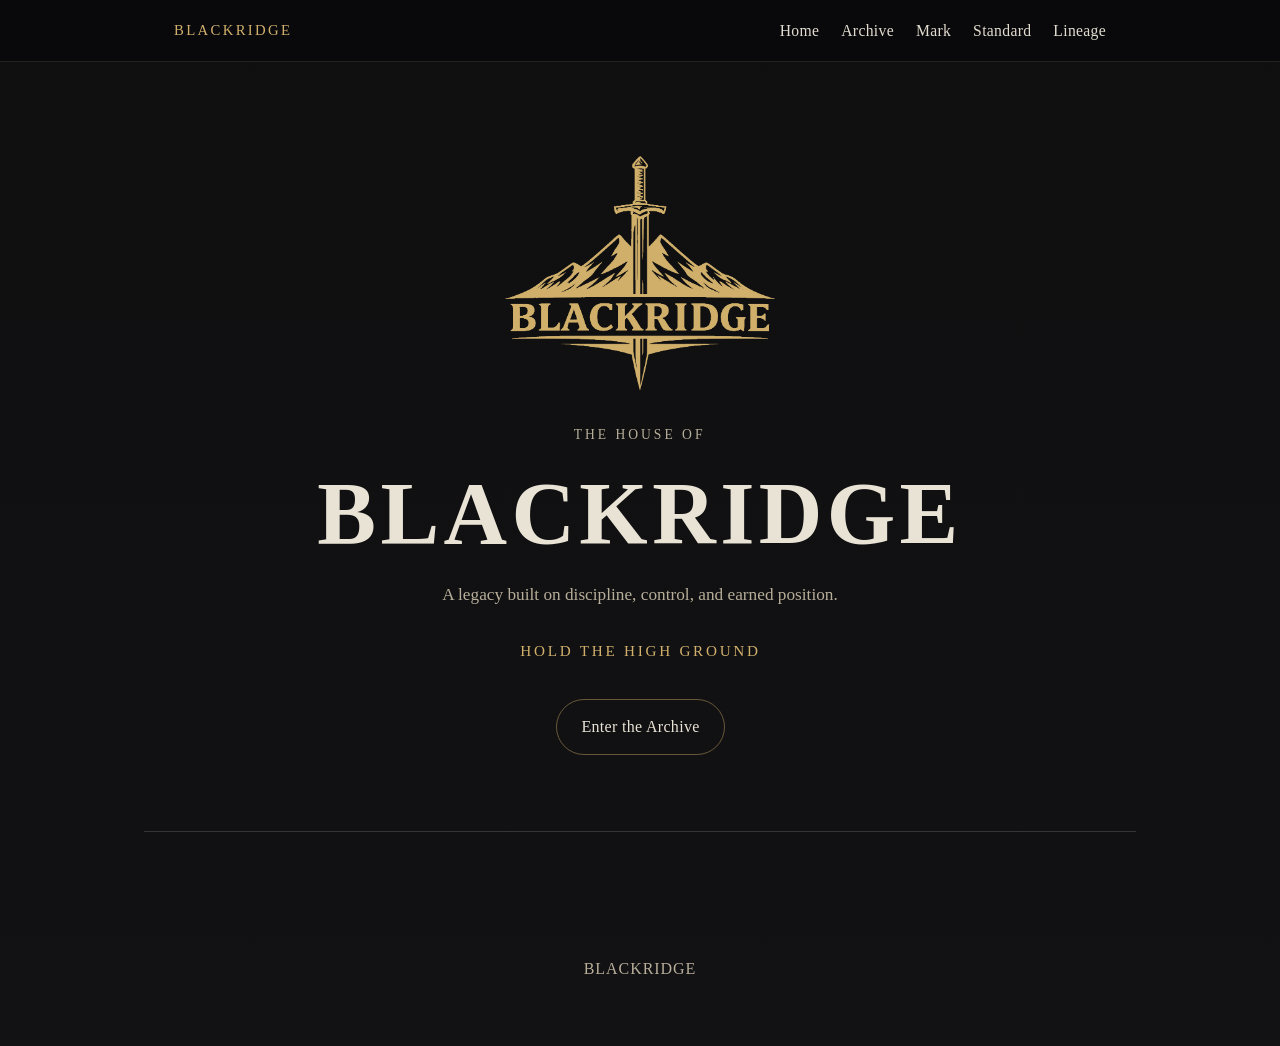
==== index.html @ 74fc6b21 "Update index.html" ====
<!DOCTYPE html>
<html lang="en">
<head> 
  <meta charset="UTF-8">
  <meta name="viewport" content="width=device-width, initial-scale=1.0">
  <title>The House of Blackridge</title>
  <meta name="description" content="The House of Blackridge is a private family identity built on discipline, elevation, and legacy. A symbol of position earned, not given.">
  <link rel="canonical" href="https://blackridgefamily.com/">
  <meta property="og:title" content="The House of Blackridge">
  <meta property="og:description" content="A legacy built on discipline, control, and earned position. Hold the High Ground.">
  <meta property="og:image" content="https://blackridgefamily.com/blackridge-mark.png">
  <meta property="og:type" content="website">
  <meta property="og:url" content="https://blackridgefamily.com/">
  <link rel="icon" type="image/png" sizes="512x512" href="/favicon.png">
  <link rel="icon" type="image/x-icon" href="/favicon.ico">
  <link rel="apple-touch-icon" href="/apple-touch-icon.png">
  <link rel="stylesheet" href="style.css">
</head>
<body class="luxury-home">
<header class="site-header">
  <nav class="nav">
    
    <div class="brand">
      <a href="index.html">BLACKRIDGE</a>
    </div>

    <div class="nav-links">
      <a href="/">Home</a>
<a href="/founding.html">Archive</a>
<a href="/mark.html">Mark</a>
<a href="/standard.html">Standard</a>
<a href="/lineage.html">Lineage</a>
    </div>

  </nav>
</header>
<main>
  <section class="home-hero">
    <img src="blackridge-home-mark-gold.png" alt="Blackridge Mark" class="site-mark home-mark">
    <p class="hero-kicker">THE HOUSE OF</p>
    <h1>BLACKRIDGE</h1>
    <p class="hero-sub">A legacy built on discipline, control, and earned position.</p>
    <p class="hero-motto">HOLD THE HIGH GROUND</p>
    <div class="hero-actions">
      <a class="btn" href="founding.html">Enter the Archive</a>
    </div>
  </section>

  <div style="display:none;">
    <a href="founding.html">Founding</a>
    <a href="mark.html">Mark</a>
    <a href="standard.html">Standard</a>
  </div>
</main>

<footer class="site-footer">
  <p>BLACKRIDGE</p>
</footer>
</body>
</html>
---- style.css ----
:root {
  --bg: #0f0f10;
  --text: #e9e3d5;
  --muted: #b7ae9a;
  --line: #353536;
  --accent: #d1b06b;
  --paper: #f3efe5;
  --ink: #1b1b1b;
  --paper-line: #b7b0a2;
}
* { box-sizing: border-box; }
html, body {
  margin: 0;
  padding: 0;
  font-family: Georgia, "Times New Roman", serif;
  line-height: 1.6;
}
body {
  background: var(--bg);
  color: var(--text);
}
a { color: inherit; text-decoration: none; }
a:hover { color: var(--accent); }

.site-header {
  border-bottom: 1px solid rgba(255,255,255,.10);
  position: sticky;
  top: 0;
  backdrop-filter: blur(10px);
  background: rgba(10,10,12,.94);
  z-index: 10;
}
.nav {
  max-width: 980px;
  margin: 0 auto;
  padding: 18px 24px;
  display: flex;
  justify-content: space-between;
  align-items: center;
  gap: 20px;
}
.brand {
  letter-spacing: .16em;
  font-size: .92rem;
  color: var(--accent);
}
.brand a { color: var(--accent); }

.nav-links {
  display: flex;
  gap: 22px;
  flex-wrap: wrap;
  font-size: .98rem;
  align-items: center;
}
.nav-links a {
  color: #eee7da;
  opacity: 0.95;
  letter-spacing: .02em;
  transition: color .25s ease, opacity .25s ease, transform .25s ease;
}
.nav-links a:hover {
  color: var(--accent);
  opacity: 1;
  transform: translateY(-1px);
}
.nav-links a.active {
  color: var(--accent);
  opacity: 1;
  position: relative;
}
.nav-links a.active::after {
  content: "";
  position: absolute;
  left: 0;
  right: 0;
  bottom: -6px;
  height: 1px;
  background: var(--accent);
  opacity: .9;
}

main {
  max-width: 1040px;
  margin: 0 auto;
  padding: 32px 24px 80px;
}

.site-mark {
  display: block;
  margin-left: auto;
  margin-right: auto;
  height: auto;
  background: transparent;
}

/* Home */
.luxury-home {
  background: linear-gradient(180deg, #0f0f10 0%, #121214 100%);
}
.home-hero {
  min-height: 82vh;
  display: grid;
  place-items: center;
  text-align: center;
  border-bottom: 1px solid var(--line);
  padding: 56px 0 70px;
}
.home-mark,
.hero-kicker,
.home-hero h1,
.hero-sub,
.hero-motto,
.hero-actions {
  opacity: 0;
  transform: translateY(10px);
  animation: fadeRise 0.9s ease forwards;
}
.home-mark {
  width: min(270px, 64vw);
  margin-bottom: 22px;
  animation-delay: 0.05s;
}
.hero-kicker { animation-delay: 0.30s; }
.home-hero h1 { animation-delay: 0.42s; }
.hero-sub { animation-delay: 0.54s; }
.hero-motto { animation-delay: 0.66s; }
.hero-actions { animation-delay: 0.78s; }

@keyframes fadeRise {
  to { opacity: 1; transform: translateY(0); }
}

.home-hero h1 {
  margin: 12px 0 10px;
  font-size: clamp(2.6rem, 8vw, 5.5rem);
  line-height: 1;
  letter-spacing: .05em;
  font-weight: 600;
}
.hero-kicker {
  margin: 0;
  color: var(--muted);
  letter-spacing: .22em;
  font-size: .85rem;
}
.hero-sub {
  margin: 0;
  color: var(--muted);
  font-size: 1.08rem;
}
.hero-motto {
  margin: 18px 0 0;
  letter-spacing: .18em;
  font-size: .95rem;
  color: var(--accent);
}
.hero-actions { margin-top: 24px; }
.btn {
  display: inline-block;
  border: 1px solid rgba(209,176,107,.45);
  padding: 14px 24px;
  border-radius: 999px;
  color: var(--text);
  letter-spacing: .02em;
  transition: border-color .25s ease, transform .25s ease, background-color .25s ease, box-shadow .25s ease;
}
.btn:hover {
  border-color: var(--accent);
  transform: translateY(-1px);
  background: rgba(209,176,107,.04);
  box-shadow: 0 0 0 1px rgba(209,176,107,.10), 0 10px 24px rgba(0,0,0,.18);
}
.site-footer {
  padding: 28px 24px 48px;
  text-align: center;
  color: var(--muted);
  letter-spacing: .06em;
}

/* Archive pages */
.paper-page {
  background: #111;
  color: var(--ink);
}
.paper-wrap {
  max-width: 900px;
  padding: 36px 20px 70px;
}
.paper {
  background: var(--paper);
  color: var(--ink);
  border: 1px solid var(--paper-line);
  box-shadow: 0 0 40px rgba(0,0,0,0.25), 0 10px 28px rgba(0,0,0,.28);
  padding: 60px 70px 70px;
  text-align: center;
  position: relative;
}
.paper:before {
  content: "";
  position: absolute;
  inset: 14px;
  border: 1px solid rgba(27,27,27,.22);
  pointer-events: none;
}
.paper-top-mark {
  width: min(240px, 58vw);
  margin-top: 6px;
  margin-bottom: 14px;
}
.mark-page-mark {
  width: min(320px, 70vw);
  margin-top: 6px;
  margin-bottom: 18px;
}
.small-mark {
  width: min(200px, 50vw);
}
.paper-eyebrow {
  margin: 0;
  letter-spacing: .18em;
  font-size: 1rem;
}
.paper-title {
  color: var(--ink);
  margin: 12px 0 12px;
  font-size: clamp(2.2rem, 7vw, 4.6rem);
  line-height: 1.1;
}
.paper-title.smaller {
  font-size: clamp(1.8rem, 5.2vw, 3.2rem);
}
.divider {
  width: 180px;
  height: 1px;
  background: rgba(27,27,27,.35);
  margin: 20px auto 24px;
}
.paper-motto {
  margin: 0 0 34px;
  letter-spacing: .12em;
  font-size: 1.15rem;
}
.paper-section {
  max-width: 700px;
  margin: 0 auto 32px;
}
.paper-section h2 {
  font-size: 1.35rem;
  margin-bottom: 14px;
  letter-spacing: .08em;
}
.paper-section p {
  margin: 10px 0;
  font-size: 1.08rem;
}
.paper-signoff {
  margin-top: 40px;
  text-align: center;
}
.lefted {
  text-align: left;
  max-width: 720px;
}
.standard-list {
  margin: 0;
  padding-left: 20px;
}
.standard-list li {
  margin: 10px 0;
  font-size: 1.08rem;
}

/* Signature block */
.signature-divider {
  width: 120px;
  height: 1px;
  background: rgba(0,0,0,0.3);
  margin: 30px auto 25px;
}
.signature-block {
  text-align: center;
}
.signature-name {
  font-size: 1.6rem;
  letter-spacing: 0.05em;
  margin: 0;
}
.signature-origin {
  margin-top: 10px;
  font-size: 0.9rem;
  letter-spacing: 0.12em;
  color: rgba(0,0,0,0.7);
}
.signature-line {
  margin-top: 14px;
  font-size: 0.8rem;
  letter-spacing: 0.18em;
  color: rgba(0,0,0,0.5);
  text-transform: uppercase;
}

@media (max-width: 700px) {
  .nav {
    align-items: flex-start;
    flex-direction: column;
    gap: 12px;
  }
  .nav-links { gap: 16px; }
  main { padding: 20px 16px 56px; }

  .home-mark {
    width: 64vw;
    max-width: 270px;
  }

  .paper-wrap {
    padding: 20px 10px 44px;
  }
  .paper {
    padding: 32px 18px 36px;
  }
  .paper:before {
    inset: 8px;
  }
  .paper-top-mark {
    width: 58vw;
    max-width: 190px;
  }
  .mark-page-mark {
    width: 72vw;
    max-width: 240px;
  }
  .small-mark {
    width: 44vw;
    max-width: 150px;
  }
  .paper-title {
    font-size: clamp(1.9rem, 8vw, 2.6rem);
  }
  .paper-title.smaller {
    font-size: clamp(1.45rem, 6.5vw, 2.1rem);
  }
  .paper-eyebrow,
  .paper-motto,
  .paper-section h2 {
    font-size: .95rem;
  }
  .paper-section p,
  .standard-list li {
    font-size: .98rem;
  }
  .signature-name {
    font-size: 1.45rem;
  }
  .signature-origin {
    font-size: 0.82rem;
  }
  .signature-line {
    font-size: 0.72rem;
  }
}
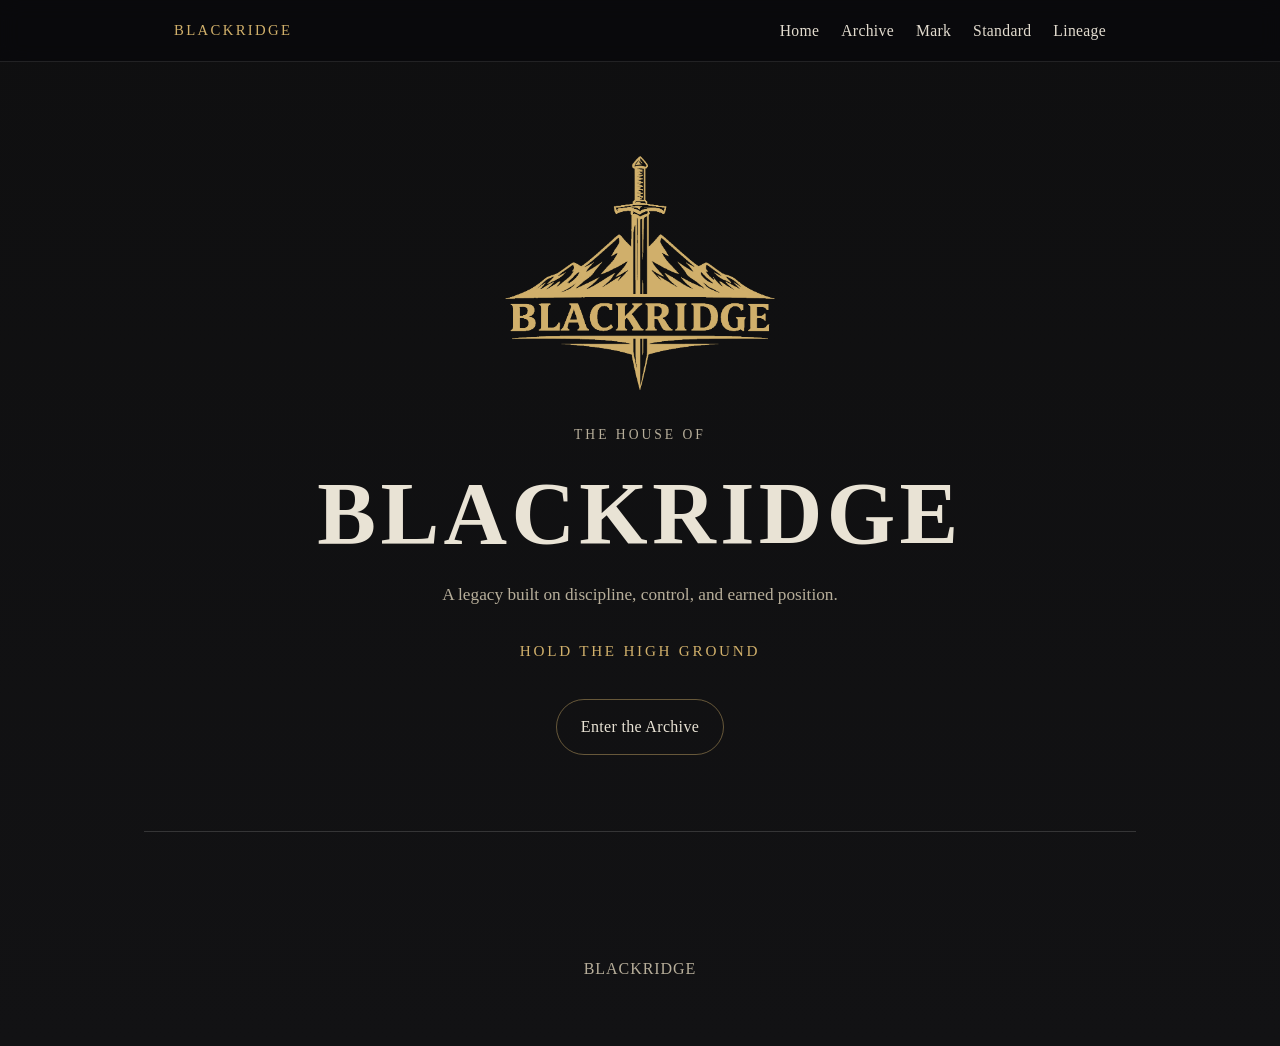
==== commit 0e0009e6: "Update index.html" ====
--- a/index.html
+++ b/index.html
@@ -21,7 +21,7 @@
   <nav class="nav">
     
     <div class="brand">
-      <a href="index.html">BLACKRIDGE</a>
+      <a href="/">BLACKRIDGE</a>
     </div>
 
     <div class="nav-links">
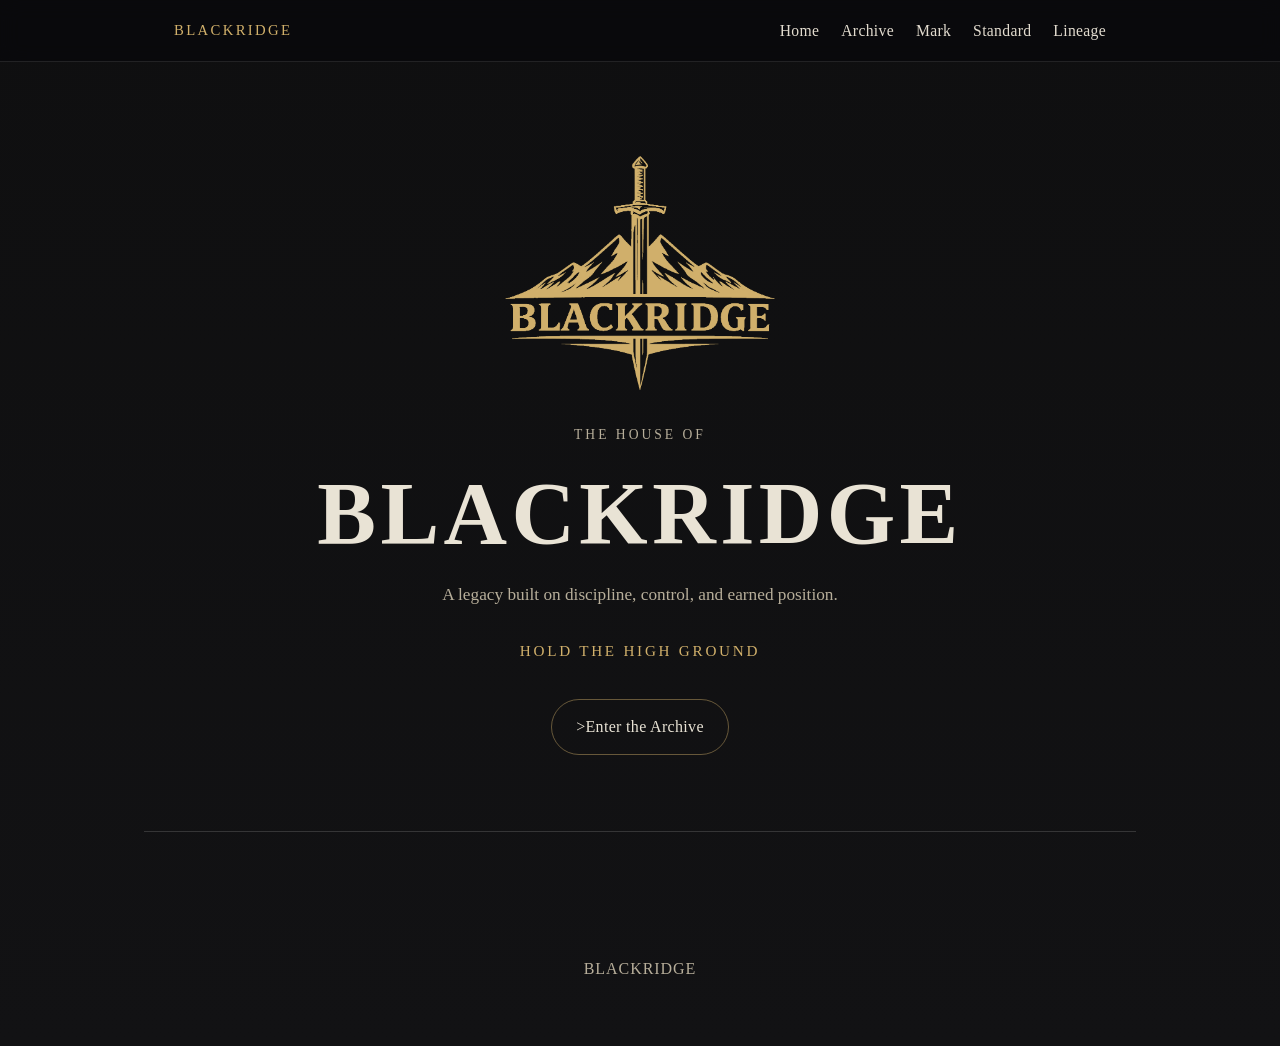
==== commit fa956434: "Update index.html" ====
--- a/index.html
+++ b/index.html
@@ -42,7 +42,7 @@
     <p class="hero-sub">A legacy built on discipline, control, and earned position.</p>
     <p class="hero-motto">HOLD THE HIGH GROUND</p>
     <div class="hero-actions">
-      <a class="btn" href="founding.html">Enter the Archive</a>
+      <a class="btn" href="/founding.html">>Enter the Archive</a>
     </div>
   </section>
 
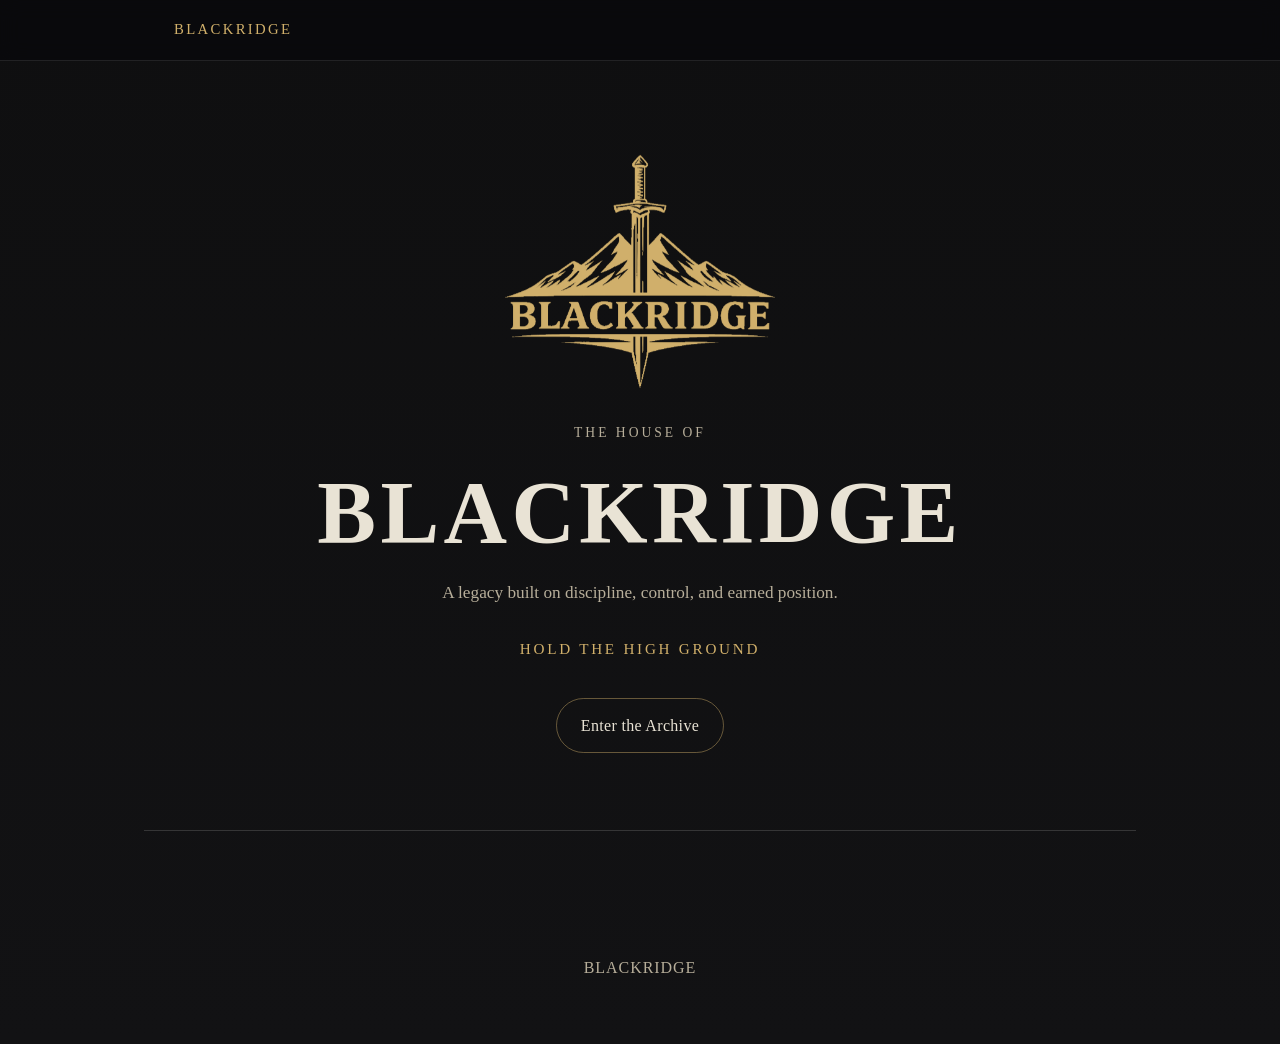
==== commit e6336f86: "Add files via upload Fix home nav and lineage title" ====
--- a/index.html
+++ b/index.html
@@ -1,14 +1,13 @@
 <!DOCTYPE html>
 <html lang="en">
-<head> 
+<head>
   <meta charset="UTF-8">
   <meta name="viewport" content="width=device-width, initial-scale=1.0">
   <title>The House of Blackridge</title>
-  <meta name="description" content="The House of Blackridge is a private family identity built on discipline, elevation, and legacy. A symbol of position earned, not given.">
-  <link rel="canonical" href="https://blackridgefamily.com/">
+  <meta name="description" content="A legacy built on discipline, control, and earned position. Hold the High Ground.">
   <meta property="og:title" content="The House of Blackridge">
   <meta property="og:description" content="A legacy built on discipline, control, and earned position. Hold the High Ground.">
-  <meta property="og:image" content="https://blackridgefamily.com/blackridge-mark.png">
+  <meta property="og:image" content="https://blackridgefamily.com/blackridge-home-mark-gold.png">
   <meta property="og:type" content="website">
   <meta property="og:url" content="https://blackridgefamily.com/">
   <link rel="icon" type="image/png" sizes="512x512" href="/favicon.png">
@@ -19,21 +18,10 @@
 <body class="luxury-home">
 <header class="site-header">
   <nav class="nav">
-    
-    <div class="brand">
-      <a href="/">BLACKRIDGE</a>
-    </div>
-
-    <div class="nav-links">
-      <a href="/">Home</a>
-<a href="/founding.html">Archive</a>
-<a href="/mark.html">Mark</a>
-<a href="/standard.html">Standard</a>
-<a href="/lineage.html">Lineage</a>
-    </div>
-
+    <div class="brand"><a href="/">BLACKRIDGE</a></div>
   </nav>
 </header>
+
 <main>
   <section class="home-hero">
     <img src="blackridge-home-mark-gold.png" alt="Blackridge Mark" class="site-mark home-mark">
@@ -42,14 +30,15 @@
     <p class="hero-sub">A legacy built on discipline, control, and earned position.</p>
     <p class="hero-motto">HOLD THE HIGH GROUND</p>
     <div class="hero-actions">
-      <a class="btn" href="/founding.html">>Enter the Archive</a>
+      <a class="btn" href="/founding.html">Enter the Archive</a>
     </div>
   </section>
 
   <div style="display:none;">
-    <a href="founding.html">Founding</a>
-    <a href="mark.html">Mark</a>
-    <a href="standard.html">Standard</a>
+    <a href="/founding.html">Founding</a>
+    <a href="/mark.html">Mark</a>
+    <a href="/standard.html">Standard</a>
+    <a href="/lineage.html">Lineage</a>
   </div>
 </main>
 
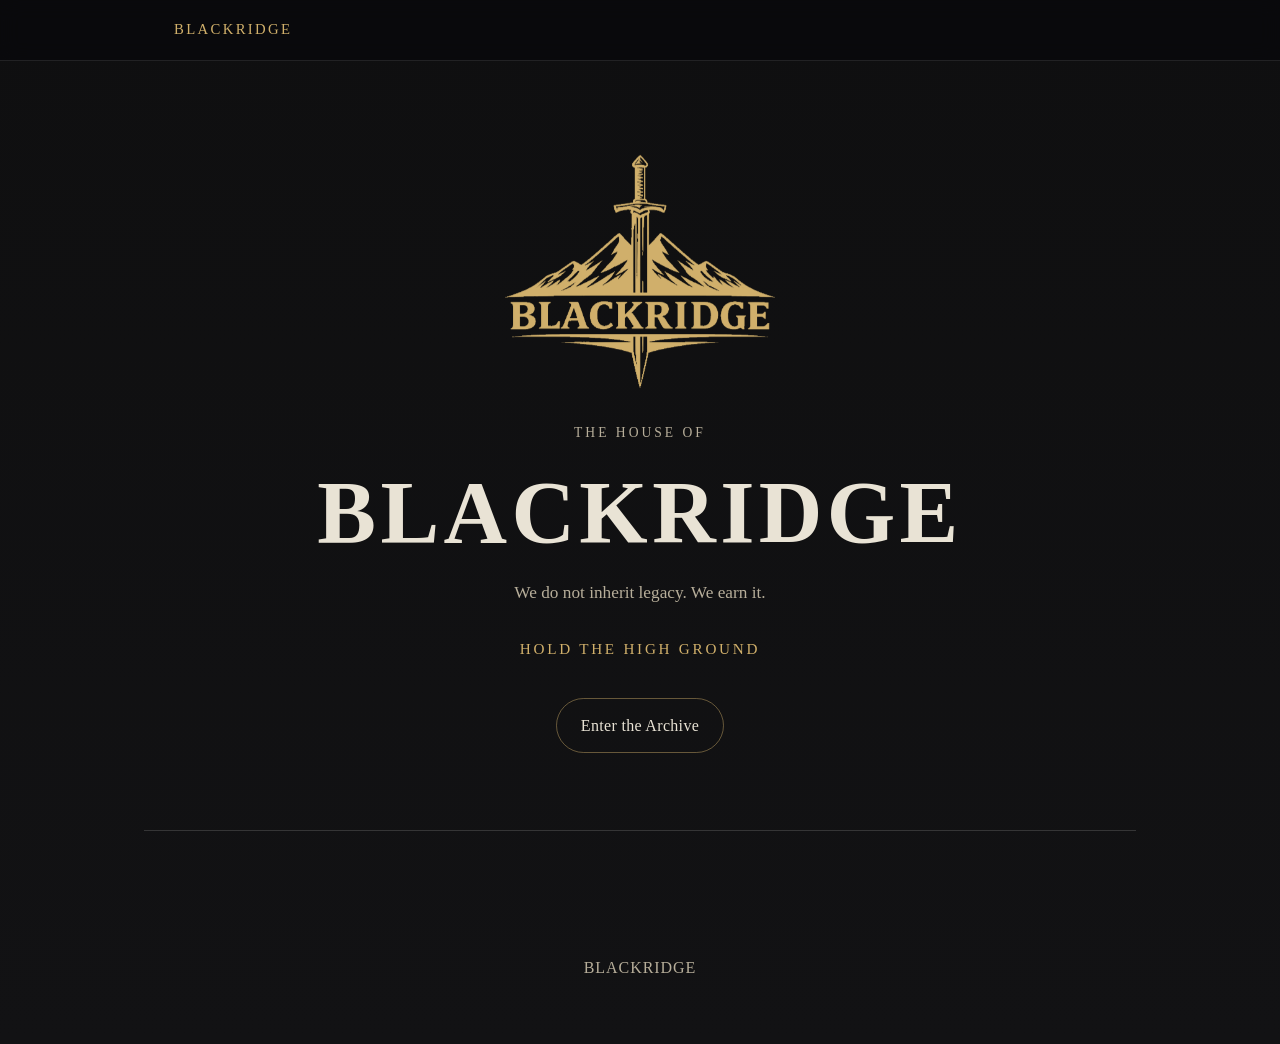
==== commit fa8b8436: "Update index.html" ====
--- a/index.html
+++ b/index.html
@@ -27,7 +27,7 @@
     <img src="blackridge-home-mark-gold.png" alt="Blackridge Mark" class="site-mark home-mark">
     <p class="hero-kicker">THE HOUSE OF</p>
     <h1>BLACKRIDGE</h1>
-    <p class="hero-sub">A legacy built on discipline, control, and earned position.</p>
+    <p class="hero-sub">We do not inherit legacy. We earn it.</p>
     <p class="hero-motto">HOLD THE HIGH GROUND</p>
     <div class="hero-actions">
       <a class="btn" href="/founding.html">Enter the Archive</a>
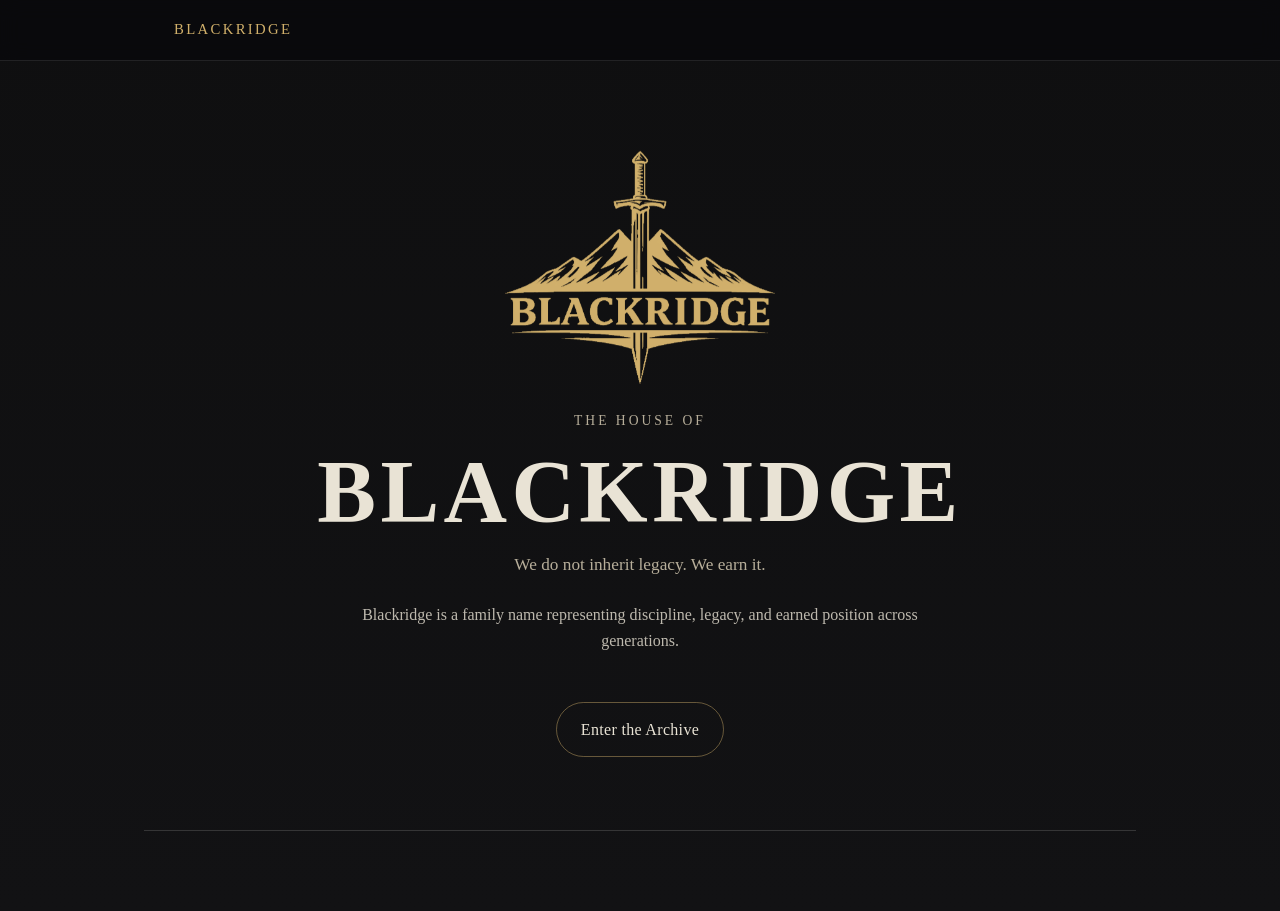
==== commit 6f73c227: "Update index.html" ====
--- a/index.html
+++ b/index.html
@@ -3,19 +3,22 @@
 <head>
   <meta charset="UTF-8">
   <meta name="viewport" content="width=device-width, initial-scale=1.0">
-  <title>The House of Blackridge</title>
-  <meta name="description" content="A legacy built on discipline, control, and earned position. Hold the High Ground.">
-  <meta property="og:title" content="The House of Blackridge">
-  <meta property="og:description" content="A legacy built on discipline, control, and earned position. Hold the High Ground.">
-  <meta property="og:image" content="https://blackridgefamily.com/blackridge-home-mark-gold.png">
-  <meta property="og:type" content="website">
-  <meta property="og:url" content="https://blackridgefamily.com/">
-  <link rel="icon" type="image/png" sizes="512x512" href="/favicon.png">
-  <link rel="icon" type="image/x-icon" href="/favicon.ico">
-  <link rel="apple-touch-icon" href="/apple-touch-icon.png">
+
+  <title>Blackridge | The House of Blackridge</title>
+
+  <meta name="description" content="Blackridge — A legacy built on discipline, control, and earned position. The official House of Blackridge.">
+
+  <link rel="canonical" href="https://blackridgefamily.com/">
+
+  <link rel="icon" href="/favicon.ico">
+  <link rel="icon" type="image/png" sizes="32x32" href="/favicon.png">
+  <link rel="apple-touch-icon" href="/favicon.png">
+
   <link rel="stylesheet" href="style.css">
 </head>
+
 <body class="luxury-home">
+
 <header class="site-header">
   <nav class="nav">
     <div class="brand"><a href="/">BLACKRIDGE</a></div>
@@ -23,27 +26,31 @@
 </header>
 
 <main>
+
   <section class="home-hero">
-    <img src="blackridge-home-mark-gold.png" alt="Blackridge Mark" class="site-mark home-mark">
+    <img src="blackridge-home-mark-gold.png" class="site-mark home-mark" alt="Blackridge Mark">
+
     <p class="hero-kicker">THE HOUSE OF</p>
+
     <h1>BLACKRIDGE</h1>
+
     <p class="hero-sub">We do not inherit legacy. We earn it.</p>
-    <p class="hero-motto">HOLD THE HIGH GROUND</p>
+
+    <p style="max-width:600px;margin:20px auto;text-align:center;opacity:.8;">
+      Blackridge is a family name representing discipline, legacy, and earned position across generations.
+    </p>
+
     <div class="hero-actions">
       <a class="btn" href="/founding.html">Enter the Archive</a>
     </div>
   </section>
 
   <div style="display:none;">
-    <a href="/founding.html">Founding</a>
-    <a href="/mark.html">Mark</a>
-    <a href="/standard.html">Standard</a>
-    <a href="/lineage.html">Lineage</a>
+    <h2>Blackridge</h2>
+    <p>Blackridge family name. The House of Blackridge. Blackridge legacy. Blackridge lineage. Blackridge mark and standard.</p>
   </div>
+
 </main>
 
-<footer class="site-footer">
-  <p>BLACKRIDGE</p>
-</footer>
 </body>
 </html>
